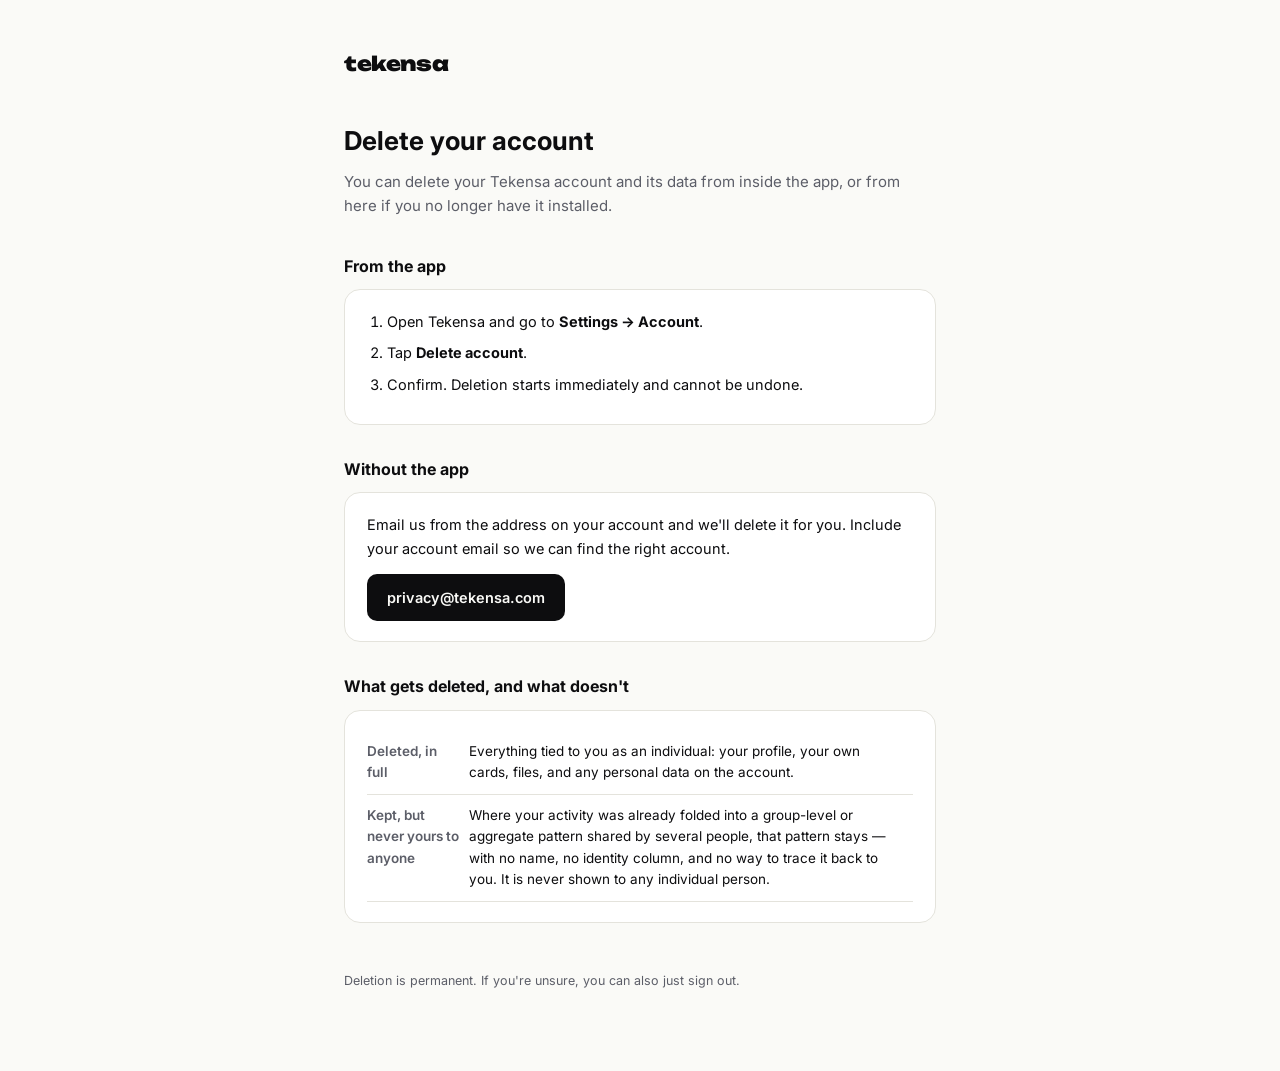
==== delete-account/index.html @ 292418eb "Initial deploy: Tekensa static marketing site Co-Authored-By: Claude Sonnet 5 <noreply@anthropic.com" ====
<!doctype html>
<html lang="en">
<head>
<meta charset="utf-8">
<meta name="viewport" content="width=device-width, initial-scale=1">
<title>Delete your Tekensa account</title>
<link rel="preconnect" href="https://fonts.googleapis.com">
<link rel="preconnect" href="https://fonts.gstatic.com" crossorigin>
<link href="https://fonts.googleapis.com/css2?family=Unbounded:wght@900&family=Inter:wght@400;500;600&display=swap" rel="stylesheet">
<style>
  :root {
    --ink: #0D0D0F;
    --paper: #FAFAF7;
    --card: #ffffff;
    --accent: #2A2AF0;
    --muted: #5c5e68;
    --line: #e4e3dc;
  }
  @media (prefers-color-scheme: dark) {
    :root:not([data-theme="light"]) {
      --ink: #FAFAF7;
      --paper: #0D0D0F;
      --card: #17171a;
      --accent: #6d6dff;
      --muted: #a4a5ac;
      --line: #1f1f23;
    }
  }
  :root[data-theme="dark"] {
    --ink: #FAFAF7;
    --paper: #0D0D0F;
    --card: #17171a;
    --accent: #6d6dff;
    --muted: #a4a5ac;
    --line: #1f1f23;
  }
  * { box-sizing: border-box; }
  body {
    margin: 0;
    background: var(--paper);
    color: var(--ink);
    font-family: "Inter", system-ui, sans-serif;
    line-height: 1.6;
  }
  .wrap { max-width: 640px; margin: 0 auto; padding: 48px 24px 80px; }
  .wordmark {
    font-family: "Unbounded", "Inter", sans-serif;
    font-weight: 900;
    font-size: 20px;
    letter-spacing: -0.02em;
    color: var(--ink);
    margin: 0 0 40px;
  }
  h1 { font-size: 26px; margin: 0 0 8px; text-wrap: balance; }
  p.lead { color: var(--muted); font-size: 15px; margin: 0 0 36px; }
  section { margin-bottom: 32px; }
  h2 { font-size: 16px; margin: 0 0 10px; }
  ol, ul { margin: 0; padding-left: 20px; }
  li { margin-bottom: 8px; font-size: 14.5px; }
  .card {
    background: var(--card);
    border: 1px solid var(--line);
    border-radius: 16px;
    padding: 20px 22px;
  }
  table { width: 100%; border-collapse: collapse; font-size: 13.5px; }
  th, td { text-align: left; padding: 10px 10px 10px 0; border-bottom: 1px solid var(--line); vertical-align: top; }
  th { color: var(--muted); font-weight: 600; }
  .cta {
    display: inline-block;
    background: var(--ink);
    color: var(--paper);
    text-decoration: none;
    font-weight: 600;
    font-size: 14.5px;
    padding: 12px 20px;
    border-radius: 10px;
  }
  footer { margin-top: 48px; font-size: 12.5px; color: var(--muted); }
</style>
</head>
<body>
<div class="wrap">
  <p class="wordmark">tekensa</p>
  <h1>Delete your account</h1>
  <p class="lead">You can delete your Tekensa account and its data from inside the app, or from
    here if you no longer have it installed.</p>

  <section>
    <h2>From the app</h2>
    <div class="card">
      <ol>
        <li>Open Tekensa and go to <strong>Settings → Account</strong>.</li>
        <li>Tap <strong>Delete account</strong>.</li>
        <li>Confirm. Deletion starts immediately and cannot be undone.</li>
      </ol>
    </div>
  </section>

  <section>
    <h2>Without the app</h2>
    <div class="card">
      <p style="margin:0 0 14px; font-size: 14.5px;">Email us from the address on your account and
        we'll delete it for you. Include your account email so we can find the right account.</p>
      <a class="cta" href="mailto:privacy@tekensa.com?subject=Delete%20my%20Tekensa%20account">
        privacy@tekensa.com
      </a>
    </div>
  </section>

  <section>
    <h2>What gets deleted, and what doesn't</h2>
    <div class="card">
      <table>
        <tr><th>Deleted, in full</th><td>Everything tied to you as an individual: your profile,
          your own cards, files, and any personal data on the account.</td></tr>
        <tr><th>Kept, but never yours to anyone</th><td>Where your activity was already folded
          into a group-level or aggregate pattern shared by several people, that pattern stays —
          with no name, no identity column, and no way to trace it back to you. It is never shown
          to any individual person.</td></tr>
      </table>
    </div>
  </section>

  <footer>
    Deletion is permanent. If you're unsure, you can also just sign out.
  </footer>
</div>
</body>
</html>
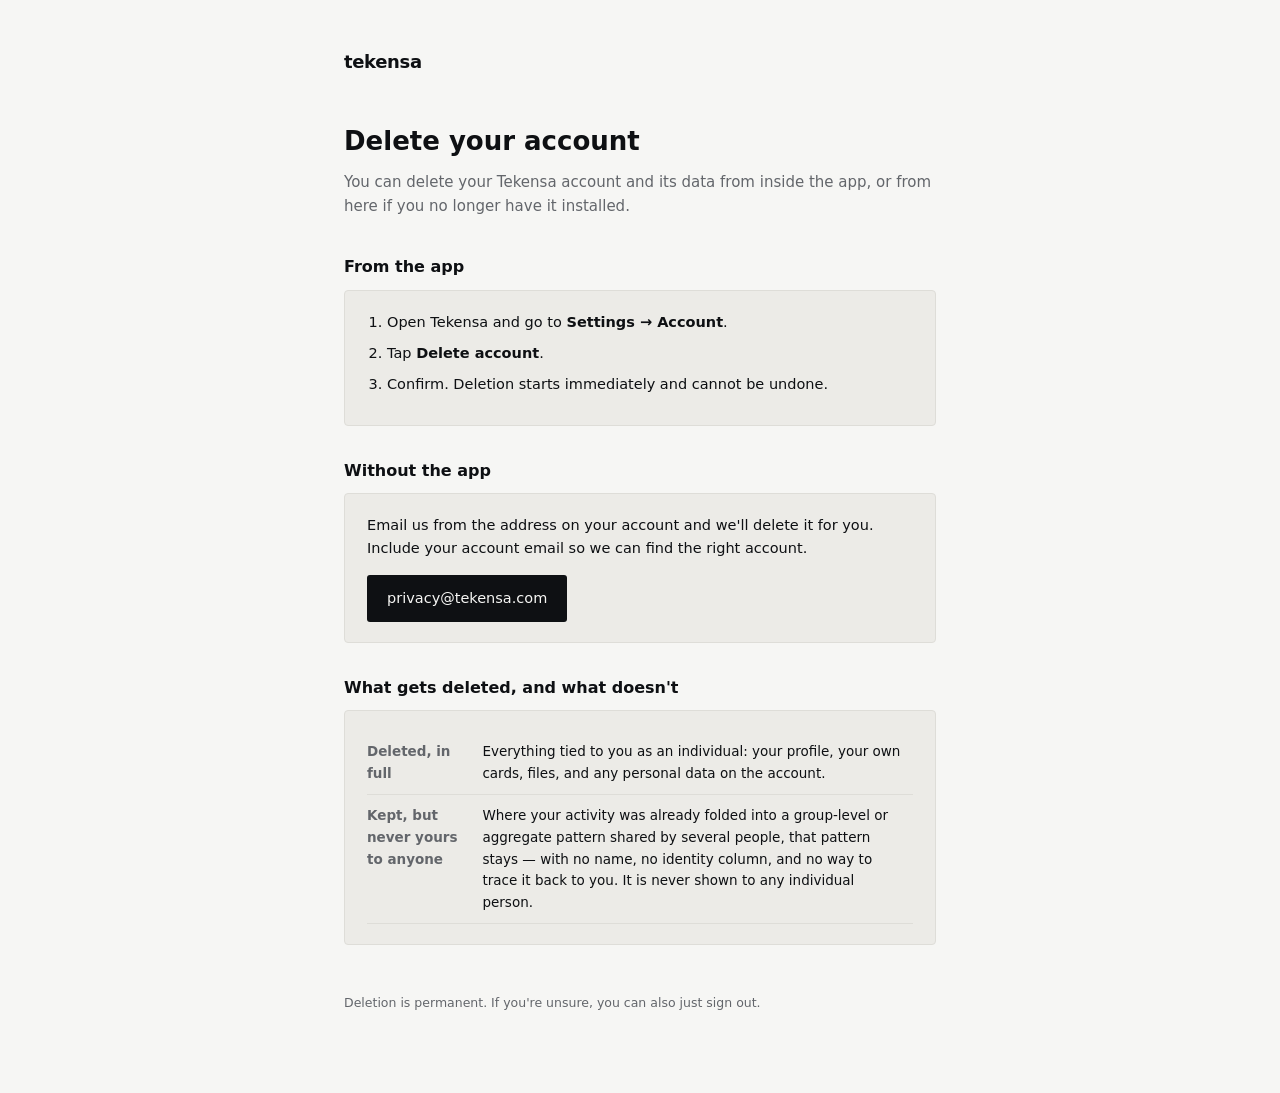
==== commit 58e3ec34: "Deploy current approved marketing system: premium visual redesign, corrected copy, production SEO - " ====
--- a/delete-account/index.html
+++ b/delete-account/index.html
@@ -4,63 +4,62 @@
 <meta charset="utf-8">
 <meta name="viewport" content="width=device-width, initial-scale=1">
 <title>Delete your Tekensa account</title>
+<meta name="description" content="How to delete your Tekensa account and data, from inside the app or by email.">
+<link rel="canonical" href="https://tekensa.com/delete-account/">
 <link rel="preconnect" href="https://fonts.googleapis.com">
 <link rel="preconnect" href="https://fonts.gstatic.com" crossorigin>
-<link href="https://fonts.googleapis.com/css2?family=Unbounded:wght@900&family=Inter:wght@400;500;600&display=swap" rel="stylesheet">
+<link rel="stylesheet" href="https://api.fontshare.com/v2/css?f[]=general-sans@400,500,600&display=swap">
 <style>
   :root {
-    --ink: #0D0D0F;
-    --paper: #FAFAF7;
-    --card: #ffffff;
-    --accent: #2A2AF0;
-    --muted: #5c5e68;
-    --line: #e4e3dc;
+    --ink: #0E1013;
+    --paper: #F6F6F4;
+    --card: #ECEBE7;
+    --muted: #63666B;
+    --line: #DEDDD8;
+    --font-sans: "General Sans", system-ui, sans-serif;
   }
   @media (prefers-color-scheme: dark) {
     :root:not([data-theme="light"]) {
-      --ink: #FAFAF7;
-      --paper: #0D0D0F;
-      --card: #17171a;
-      --accent: #6d6dff;
-      --muted: #a4a5ac;
-      --line: #1f1f23;
+      --ink: #F2F3F1;
+      --paper: #0E1013;
+      --card: #17191C;
+      --muted: #A0A2A5;
+      --line: #24262A;
     }
   }
   :root[data-theme="dark"] {
-    --ink: #FAFAF7;
-    --paper: #0D0D0F;
-    --card: #17171a;
-    --accent: #6d6dff;
-    --muted: #a4a5ac;
-    --line: #1f1f23;
+    --ink: #F2F3F1;
+    --paper: #0E1013;
+    --card: #17191C;
+    --muted: #A0A2A5;
+    --line: #24262A;
   }
   * { box-sizing: border-box; }
   body {
     margin: 0;
     background: var(--paper);
     color: var(--ink);
-    font-family: "Inter", system-ui, sans-serif;
+    font-family: var(--font-sans);
     line-height: 1.6;
   }
   .wrap { max-width: 640px; margin: 0 auto; padding: 48px 24px 80px; }
   .wordmark {
-    font-family: "Unbounded", "Inter", sans-serif;
-    font-weight: 900;
-    font-size: 20px;
+    font-weight: 600;
+    font-size: 18px;
     letter-spacing: -0.02em;
     color: var(--ink);
-    margin: 0 0 40px;
+    margin: 0 0 44px;
   }
-  h1 { font-size: 26px; margin: 0 0 8px; text-wrap: balance; }
+  h1 { font-size: 26px; margin: 0 0 8px; text-wrap: balance; font-weight: 600; }
   p.lead { color: var(--muted); font-size: 15px; margin: 0 0 36px; }
   section { margin-bottom: 32px; }
-  h2 { font-size: 16px; margin: 0 0 10px; }
+  h2 { font-size: 16px; margin: 0 0 10px; font-weight: 600; }
   ol, ul { margin: 0; padding-left: 20px; }
   li { margin-bottom: 8px; font-size: 14.5px; }
   .card {
     background: var(--card);
     border: 1px solid var(--line);
-    border-radius: 16px;
+    border-radius: 4px;
     padding: 20px 22px;
   }
   table { width: 100%; border-collapse: collapse; font-size: 13.5px; }
@@ -71,10 +70,10 @@
     background: var(--ink);
     color: var(--paper);
     text-decoration: none;
-    font-weight: 600;
+    font-weight: 500;
     font-size: 14.5px;
     padding: 12px 20px;
-    border-radius: 10px;
+    border-radius: 3px;
   }
   footer { margin-top: 48px; font-size: 12.5px; color: var(--muted); }
 </style>
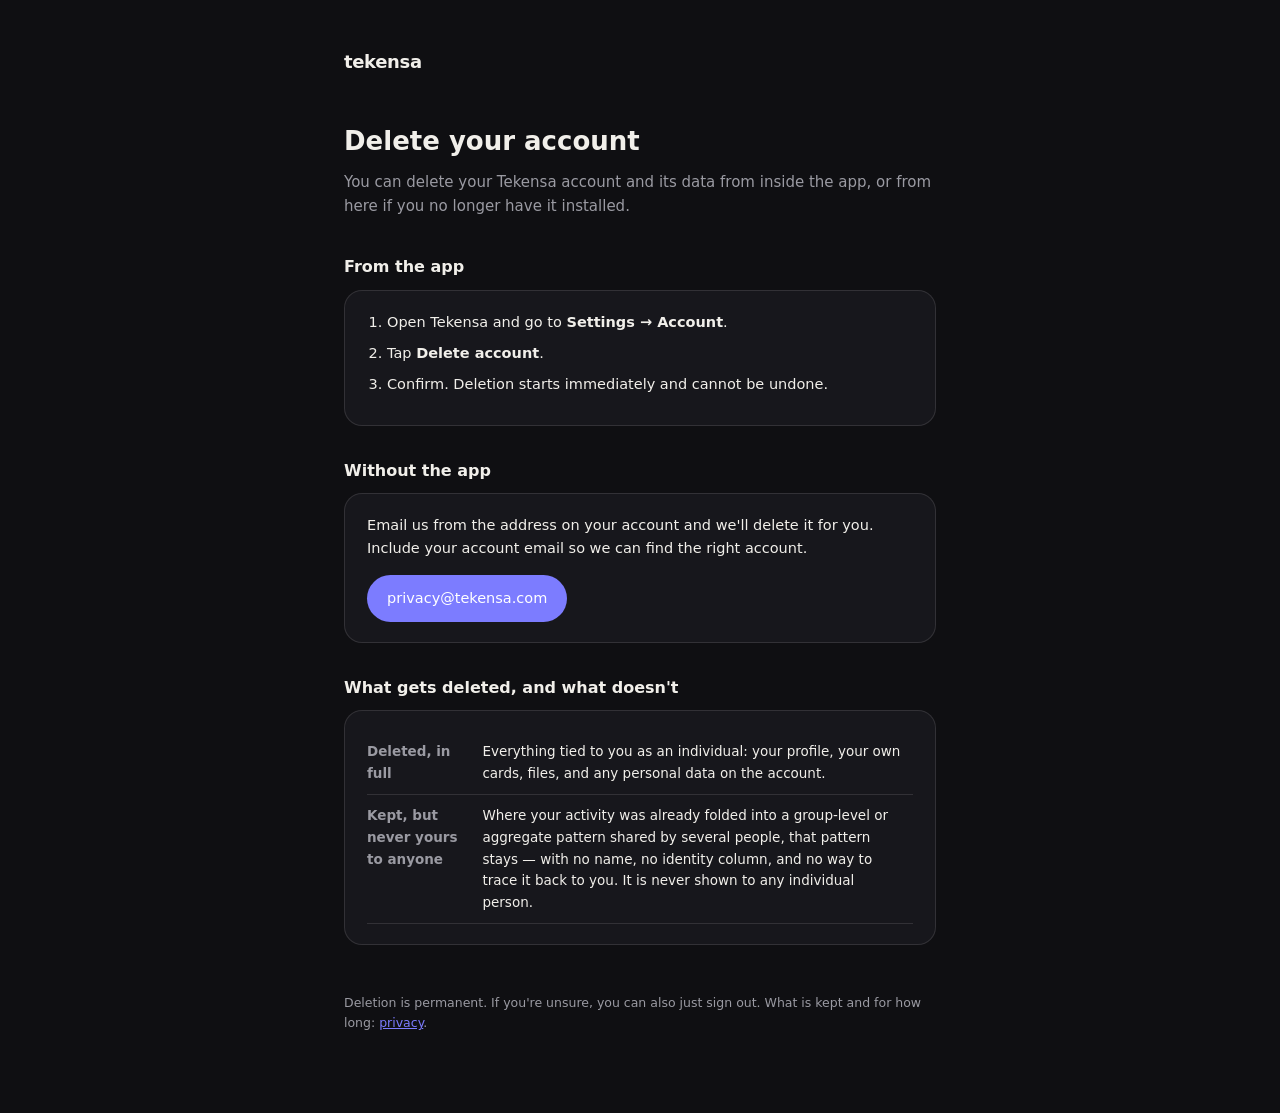
==== commit 356e6c78: "tekensa.com: DM-first landing, /login, /home, /privacy — the web on the app's design system Publishe" ====
--- a/delete-account/index.html
+++ b/delete-account/index.html
@@ -3,37 +3,24 @@
 <head>
 <meta charset="utf-8">
 <meta name="viewport" content="width=device-width, initial-scale=1">
+<meta http-equiv="Content-Security-Policy" content="default-src 'self'; script-src 'none'; style-src 'self' 'unsafe-inline' https://fonts.googleapis.com; font-src https://fonts.gstatic.com; img-src 'self' data:; object-src 'none'; base-uri 'self'; form-action 'self'">
+<meta name="referrer" content="no-referrer">
 <title>Delete your Tekensa account</title>
 <meta name="description" content="How to delete your Tekensa account and data, from inside the app or by email.">
 <link rel="canonical" href="https://tekensa.com/delete-account/">
 <link rel="preconnect" href="https://fonts.googleapis.com">
 <link rel="preconnect" href="https://fonts.gstatic.com" crossorigin>
-<link rel="stylesheet" href="https://api.fontshare.com/v2/css?f[]=general-sans@400,500,600&display=swap">
+<link href="https://fonts.googleapis.com/css2?family=Unbounded:wght@700;900&family=Inter:wght@400;500;600;700&display=swap" rel="stylesheet">
 <style>
   :root {
-    --ink: #0E1013;
-    --paper: #F6F6F4;
-    --card: #ECEBE7;
-    --muted: #63666B;
-    --line: #DEDDD8;
-    --font-sans: "General Sans", system-ui, sans-serif;
+    --ink: #F1EFEA; --paper: #0F0F12; --card: #17171C; --surface: #17171C; --muted: #9A9AA2; --line: rgba(241,239,234,0.12);
+    --accent: #7C7CFF; --on-accent: #FFFFFF;
+    --font-sans: "Inter", system-ui, sans-serif; --font-voice: "Unbounded", system-ui, sans-serif;
   }
-  @media (prefers-color-scheme: dark) {
-    :root:not([data-theme="light"]) {
-      --ink: #F2F3F1;
-      --paper: #0E1013;
-      --card: #17191C;
-      --muted: #A0A2A5;
-      --line: #24262A;
-    }
-  }
-  :root[data-theme="dark"] {
-    --ink: #F2F3F1;
-    --paper: #0E1013;
-    --card: #17191C;
-    --muted: #A0A2A5;
-    --line: #24262A;
-  }
+  html { color-scheme: dark; }
+  h1, h2, .wordmark { font-family: var(--font-voice); font-weight: 700; }
+  .wordmark { font-weight: 900; }
+  a { color: var(--accent); }
   * { box-sizing: border-box; }
   body {
     margin: 0;
@@ -59,7 +46,7 @@
   .card {
     background: var(--card);
     border: 1px solid var(--line);
-    border-radius: 4px;
+    border-radius: 18px;
     padding: 20px 22px;
   }
   table { width: 100%; border-collapse: collapse; font-size: 13.5px; }
@@ -67,13 +54,13 @@
   th { color: var(--muted); font-weight: 600; }
   .cta {
     display: inline-block;
-    background: var(--ink);
-    color: var(--paper);
+    background: var(--accent);
+    color: var(--on-accent);
     text-decoration: none;
     font-weight: 500;
     font-size: 14.5px;
     padding: 12px 20px;
-    border-radius: 3px;
+    border-radius: 999px;
   }
   footer { margin-top: 48px; font-size: 12.5px; color: var(--muted); }
 </style>
@@ -122,7 +109,7 @@
   </section>
 
   <footer>
-    Deletion is permanent. If you're unsure, you can also just sign out.
+    Deletion is permanent. If you're unsure, you can also just sign out. What is kept and for how long: <a href="/privacy/">privacy</a>.
   </footer>
 </div>
 </body>
